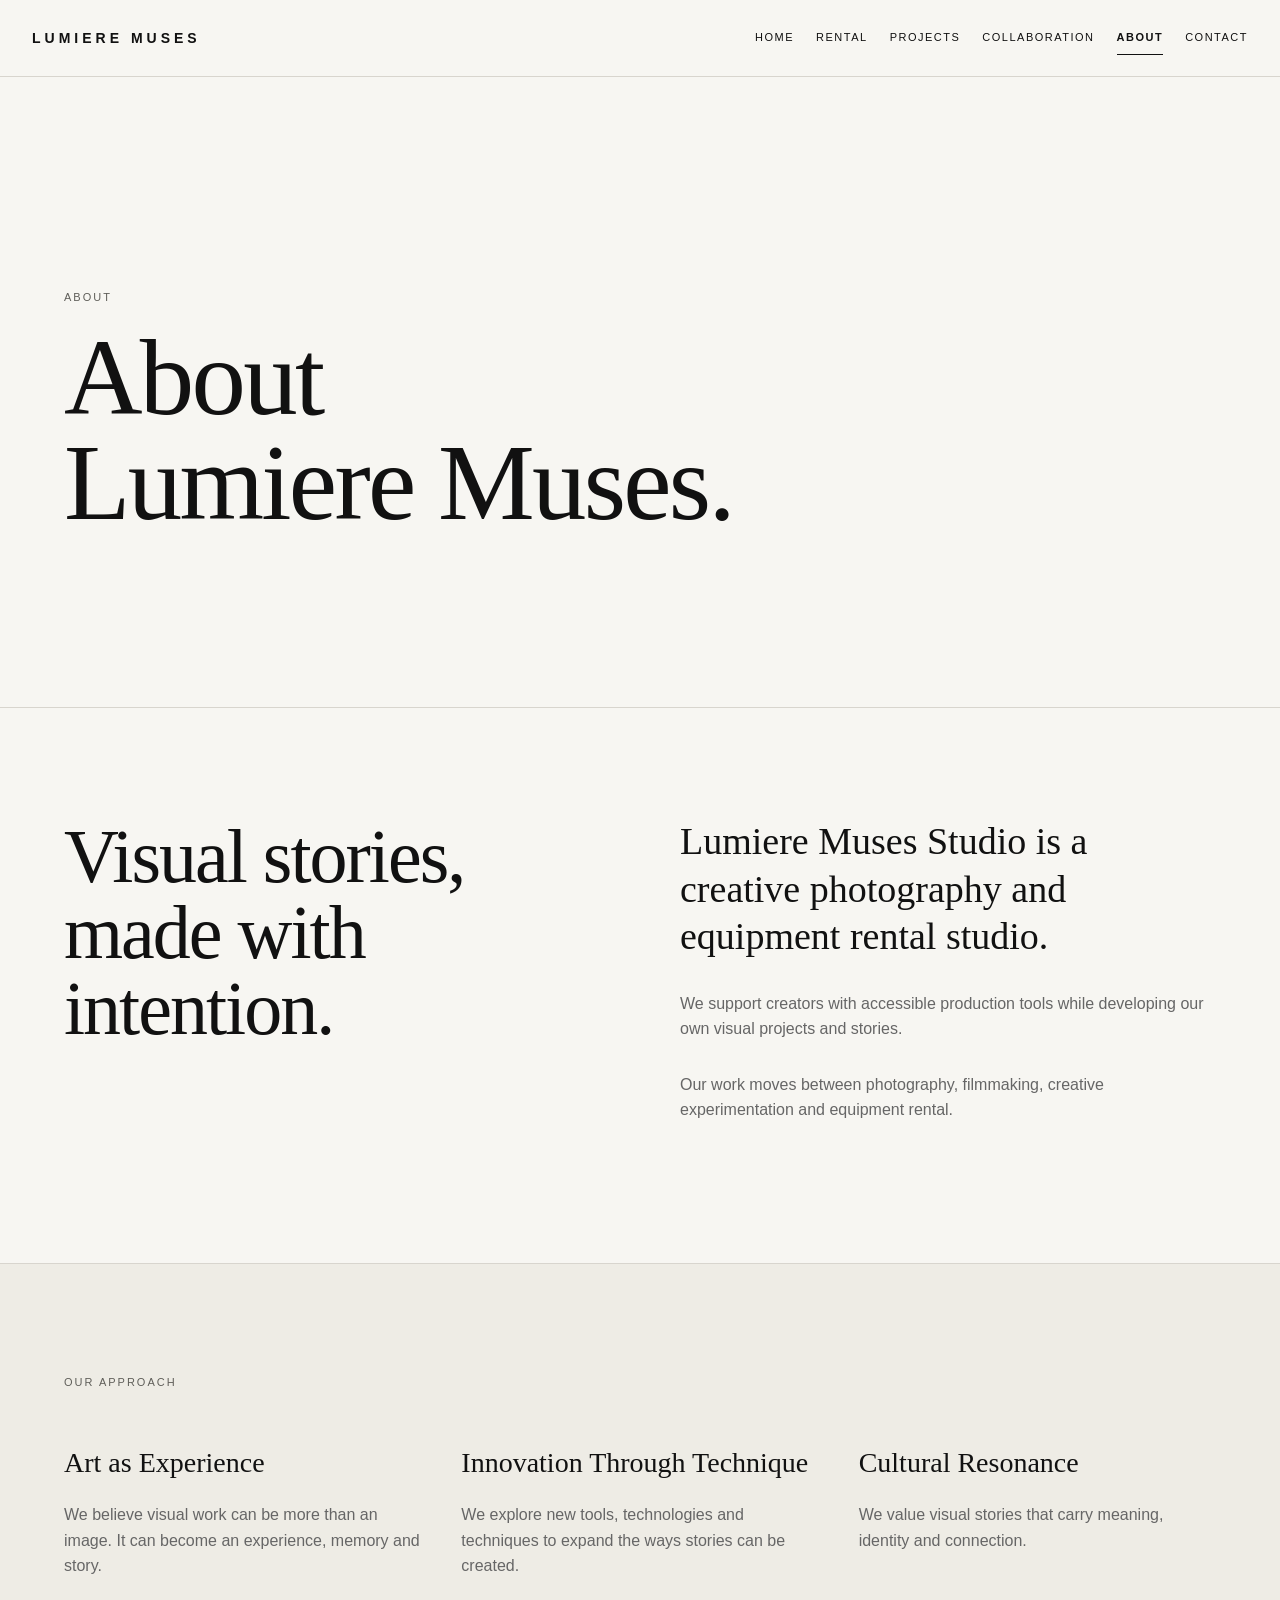
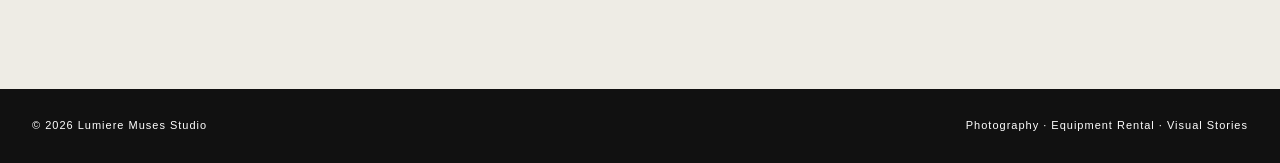
==== about.html @ 9df2ff12 "Add files via upload" ====
<!DOCTYPE html>

<html lang="en">

<head>

    <meta charset="UTF-8">

    <meta name="viewport"
          content="width=device-width, initial-scale=1.0">

    <meta name="description"
          content="Learn about Lumiere Muses Studio, a creative photography and equipment rental studio.">

    <meta name="theme-color"
          content="#f7f6f2">

    <title>
        About | Lumiere Muses Studio
    </title>

    <link rel="stylesheet"
          href="style.css">


</head>


<body>

<a class="skip-link"
   href="#main-content">

    Skip to main content

</a>


<!-- =========================================
     NAVIGATION
========================================= -->

<header class="navbar">

    <div class="container nav-container">

        <a class="logo"
           href="index.html">

            LUMIERE MUSES

        </a>


        <nav class="nav-links"
             aria-label="Primary navigation">

            <a href="index.html">HOME</a>

            <a href="rental.html">RENTAL</a>

            <a href="projects.html">PROJECTS</a>

            <a href="collaboration.html">COLLABORATION</a>

            <a href="about.html"
               aria-current="page">ABOUT</a>

            <a href="contact.html">CONTACT</a>

        </nav>

    </div>

</header>


<main id="main-content">



<!-- =========================================
     ABOUT HEADER
========================================= -->

<section class="page-header">

    <div class="container">

        <p class="eyebrow">
            ABOUT
        </p>

        <h1>
            About<br>
            Lumiere Muses.
        </h1>

    </div>

</section>


<!-- =========================================
     ABOUT CONTENT
========================================= -->

<section class="section">

    <div class="container about-grid">

        <div>

            <h2>
                Visual stories,<br>
                made with intention.
            </h2>

        </div>


        <div>

            <p class="large-text">

                Lumiere Muses Studio is a creative
                photography and equipment rental studio.

            </p>


            <p>

                We support creators with accessible
                production tools while developing our
                own visual projects and stories.

            </p>


            <p>

                Our work moves between photography,
                filmmaking, creative experimentation
                and equipment rental.

            </p>

        </div>

    </div>

</section>





<!-- =========================================
     OUR APPROACH
========================================= -->

<section class="section light-section">

    <div class="container">

        <p class="eyebrow">
            OUR APPROACH
        </p>


        <div class="values-grid">


            <div>

                <h3>
                    Art as Experience
                </h3>

                <p>

                    We believe visual work can be more
                    than an image. It can become an
                    experience, memory and story.

                </p>

            </div>



            <div>

                <h3>
                    Innovation Through Technique
                </h3>

                <p>

                    We explore new tools, technologies
                    and techniques to expand the ways
                    stories can be created.

                </p>

            </div>



            <div>

                <h3>
                    Cultural Resonance
                </h3>

                <p>

                    We value visual stories that carry
                    meaning, identity and connection.

                </p>

            </div>


        </div>

    </div>

</section>



</main>

<!-- =========================================
     FOOTER
========================================= -->

<footer>

    <div class="container footer-container">

        <span>
            © 2026 Lumiere Muses Studio
        </span>

        <span>
            Photography · Equipment Rental · Visual Stories
        </span>

    </div>

</footer>


</body>

</html>
---- style.css ----
/* =========================================
   BASIC SETTINGS
========================================= */

* {
    margin: 0;
    padding: 0;
    box-sizing: border-box;
}


html {
    scroll-behavior: smooth;
}


body {
    background: #f7f6f2;
    color: #111111;

    font-family:
        Arial,
        Helvetica,
        sans-serif;

    line-height: 1.6;
}


img {
    display: block;
    width: 100%;
}


a {
    color: inherit;
    text-decoration: none;
}


.container {
    width: min(1180px, 90%);
    margin: 0 auto;
}



/* =========================================
   TYPOGRAPHY
========================================= */

h1,
h2,
h3 {
    font-weight: 400;
}


h1 {
    font-family:
        Georgia,
        "Times New Roman",
        serif;

    font-size: clamp(60px, 8.5vw, 132px);

    line-height: 0.96;

    letter-spacing: -0.025em;
}


h2 {
    font-family:
        Georgia,
        "Times New Roman",
        serif;

    font-size: clamp(40px, 6vw, 76px);

    line-height: 1;

    letter-spacing: -2px;
}


h3 {
    font-size: 20px;
}


p {
    color: #666666;
}


.eyebrow {
    margin-bottom: 20px;

    color: #777777;

    font-size: 11px;

    letter-spacing: 2px;

    text-transform: uppercase;
}


.large-text {
    max-width: 750px;

    font-family:
        Georgia,
        "Times New Roman",
        serif;

    font-size: clamp(24px, 3vw, 38px);

    line-height: 1.25;

    color: #111111;
}



/* =========================================
   NAVIGATION
========================================= */

.navbar {
    position: sticky;

    top: 0;

    z-index: 1000;

    background:
        rgba(247, 246, 242, 0.94);

    backdrop-filter: blur(12px);

    border-bottom:
        1px solid #d8d5ce;
}


.nav-container {
    min-height: 76px;

    display: flex;

    align-items: center;

    justify-content: space-between;

    gap: 30px;
}


.logo {
    font-size: 14px;

    font-weight: bold;

    letter-spacing: 4px;
}


.nav-links {
    display: flex;

    align-items: center;

    gap: 22px;
}


.nav-links a {
    font-size: 11px;

    letter-spacing: 1.5px;

    transition: opacity 0.2s;
}


.nav-links a:hover {
    opacity: 0.45;
}



/* =========================================
   BUTTONS
========================================= */

.button-row {
    display: flex;

    gap: 12px;

    flex-wrap: wrap;

    margin-top: 40px;
}


.button {
    display: inline-block;

    margin-top: 28px;

    padding: 14px 22px;

    border: 1px solid #111111;

    border-radius: 100px;

    font-size: 12px;

    letter-spacing: 1px;

    transition:
        background 0.25s,
        color 0.25s;
}


.button-dark {
    background: #111111;
    color: #ffffff;
}


.button-dark:hover {
    background: #333333;
}


.button-light {
    background: transparent;
    color: #111111;
}


.button-light:hover {
    background: #111111;
    color: #ffffff;
}


.button-white {
    border-color: #ffffff;

    background: #ffffff;

    color: #111111;
}


.text-link {
    display: inline-block;

    margin-top: 20px;

    padding-bottom: 4px;

    border-bottom:
        1px solid #111111;

    font-size: 12px;

    letter-spacing: 1px;
}



/* =========================================
   HOME HERO
========================================= */

.hero {
    min-height: 82vh;

    display: flex;

    align-items: center;

    padding:
        130px 0
        100px;
}


.hero-description {
    max-width: 600px;

    margin-top: 35px;

    font-size: 18px;
}



/* =========================================
   GENERAL SECTIONS
========================================= */

.section {
    padding:
        110px 0;

    border-top:
        1px solid #d8d5ce;
}


.section-heading {
    display: flex;

    align-items: end;

    justify-content: space-between;

    gap: 30px;

    margin-bottom: 55px;
}


.light-section {
    background: #eeece5;
}


.dark-section {
    background: #111111;

    color: #ffffff;
}


.dark-section h2,
.dark-section p {
    color: #ffffff;
}



/* =========================================
   PAGE HEADER
========================================= */

.page-header {
    min-height: 70vh;

    display: flex;

    align-items: center;

    padding:
        140px 0
        100px;
}


.page-header p:not(.eyebrow) {
    max-width: 600px;

    margin-top: 35px;

    font-size: 18px;
}



/* =========================================
   EQUIPMENT
========================================= */

.rental-catalogue-heading {
    display: flex;

    align-items: end;
    justify-content: space-between;

    gap: 30px;

    margin-bottom: 28px;
}


.rental-result {
    padding-bottom: 6px;

    color: #5f5e59;

    font-size: 13px;
    text-align: right;
}


.equipment-filters {
    display: flex;

    flex-wrap: wrap;

    gap: 10px;

    margin-bottom: 46px;
}


.equipment-filter {
    min-height: 42px;

    padding: 9px 15px;

    border: 1px solid #bcb8ae;
    border-radius: 100px;

    background: transparent;
    color: #3f3e39;

    cursor: pointer;

    font: inherit;
    font-size: 11px;
    font-weight: bold;
    letter-spacing: 0.8px;

    transition:
        background 0.2s ease,
        border-color 0.2s ease,
        color 0.2s ease,
        transform 0.2s ease;
}


.equipment-filter:hover,
.equipment-filter[aria-pressed="true"] {
    border-color: #111111;

    background: #111111;
    color: #ffffff;
}


.equipment-filter:hover {
    transform: translateY(-1px);
}


.equipment-grid {
    display: grid;

    grid-template-columns:
        repeat(3, 1fr);

    gap: 18px;
}


.equipment-card {
    order: 100;

    padding-bottom: 30px;
}


.equipment-image {
    aspect-ratio: 1 / 1;

    display: flex;

    align-items: center;

    justify-content: center;

    overflow: hidden;

    margin-bottom: 18px;

    background: #ffffff;

    border:
        1px solid #e1ded6;
}


.equipment-image img {
    width: 100%;

    height: 100%;

    object-fit: contain;

    padding: 20px;
}


.equipment-card h3 {
    margin-bottom: 4px;
}


.equipment-card p {
    font-size: 14px;
}


.equipment-card .equipment-type {
    margin-bottom: 5px;

    color: #5f5e59;

    font-size: 10px;
    font-weight: bold;
    letter-spacing: 1.2px;
    text-transform: uppercase;
}


.equipment-card[hidden] {
    display: none;
}


.equipment-card[data-order="1"] {
    order: 1;
}


.equipment-card[data-order="2"] {
    order: 2;
}


.equipment-card[data-order="3"] {
    order: 3;
}


.equipment-card[data-order="4"] {
    order: 4;
}


.equipment-card[data-order="5"] {
    order: 5;
}



/* =========================================
   GOOGLE REVIEWS
========================================= */

.review-section {
    background: #eeece5;
}


.review-title {
    text-align: center;

    margin-bottom: 55px;
}


.google-rating {
    display: flex;

    align-items: center;

    justify-content: center;

    gap: 12px;

    margin-top: 24px;
}


.rating-number {
    font-size: 30px;
}


.stars {
    color: #e8ad27;

    letter-spacing: 3px;
}


.review-count {
    color: #777777;

    font-size: 13px;
}


.review-grid {
    display: grid;

    grid-template-columns:
        repeat(2, 1fr);

    gap: 16px;
}


.review-card {
    min-height: 230px;

    padding: 30px;

    display: flex;

    flex-direction: column;

    justify-content: space-between;

    background: #ffffff;
}


.review-card p {
    margin:
        22px 0;

    color: #222222;

    font-family:
        Georgia,
        "Times New Roman",
        serif;

    font-size: 20px;
}


.review-card small {
    color: #777777;
}


.center-button {
    text-align: center;

    margin-top: 25px;
}



/* =========================================
   PROJECTS
========================================= */

.project-grid {
    display: grid;

    grid-template-columns:
        1fr 1fr;

    gap: 18px;

    margin-top: 50px;
}


.project-card {
    min-height: 420px;

    padding: 45px;

    display: flex;

    flex-direction: column;

    justify-content: center;

    background: #ffffff;

    border:
        1px solid #d8d5ce;
}


.project-card h3 {
    margin-bottom: 20px;

    font-family:
        Georgia,
        "Times New Roman",
        serif;

    font-size: 42px;
}


.coming-card {
    background: #e7e4dd;
}


.project-feature {
    display: grid;

    grid-template-columns:
        1fr 1fr;

    gap: 80px;
}


.project-feature p {
    margin-bottom: 30px;
}


.one-roll-hero {
    display: grid;

    grid-template-columns:
        minmax(0, 1.25fr)
        minmax(280px, 0.55fr);

    align-items: stretch;

    gap: clamp(45px, 8vw, 120px);
}


.one-roll-copy .large-text {
    margin-top: 34px;
}


.button[data-one-roll-toggle] {
    cursor: pointer;

    font-family: inherit;
}


.button [data-one-roll-toggle-icon] {
    display: inline-block;

    margin-left: 6px;

    transition: transform 0.25s ease;
}


.button[data-one-roll-toggle].is-expanded [data-one-roll-toggle-icon] {
    transform: rotate(180deg);
}


.one-roll-details {
    scroll-margin-top: 92px;
}


.one-roll-reveal-ready .one-roll-details {
    display: grid;

    grid-template-rows: 0fr;

    overflow: clip;

    transition: grid-template-rows 0.7s cubic-bezier(0.22, 1, 0.36, 1);
}


.one-roll-reveal-ready .one-roll-details[hidden] {
    display: none;
}


.one-roll-reveal-ready .one-roll-details.is-expanded {
    grid-template-rows: 1fr;
}


.one-roll-reveal-ready .one-roll-details-content {
    min-height: 0;

    overflow: hidden;
}


.one-roll-details.is-expanded .one-roll-process,
.one-roll-details.is-expanded .one-roll-stories {
    animation: one-roll-details-reveal 0.55s ease-out both;
}


.one-roll-details.is-expanded .one-roll-stories {
    animation-delay: 0.08s;
}


@keyframes one-roll-details-reveal {

    from {
        opacity: 0;

        transform: translateY(24px);
    }

    to {
        opacity: 1;

        transform: translateY(0);
    }
}


.one-roll-mark {
    position: relative;

    display: grid;

    grid-template-rows: auto 1fr auto;

    min-height: 455px;

    padding: 30px;

    overflow: hidden;

    background: #111111;
    color: #ffffff;
}


.one-roll-mark::after {
    position: absolute;

    right: -36%;
    bottom: -28%;

    width: 115%;
    aspect-ratio: 1;

    border: 1px solid rgba(255, 255, 255, 0.2);
    border-radius: 50%;

    content: "";
}


.one-roll-mark-number,
.one-roll-mark-title {
    position: relative;

    z-index: 1;
}


.one-roll-mark-number {
    font-size: 11px;
    font-weight: bold;
    letter-spacing: 2px;
}


.one-roll-mark-title {
    font-family:
        Georgia,
        "Times New Roman",
        serif;

    font-size: clamp(48px, 5vw, 76px);

    line-height: 0.78;
    letter-spacing: -0.06em;
}


.one-roll-mark-story {
    align-self: end;

    text-align: right;
}


.one-roll-section-heading {
    display: flex;

    align-items: end;
    justify-content: space-between;

    gap: 50px;

    margin-bottom: 55px;
}


.one-roll-section-heading > p {
    max-width: 340px;
}


.one-roll-process-grid {
    display: grid;

    grid-template-columns: repeat(3, 1fr);

    gap: 30px;
}


.one-roll-step {
    padding: 25px 18px 0 0;

    border-top: 1px solid #bdb9b0;
}


.one-roll-step-number {
    display: block;

    margin-bottom: 42px;

    color: #5f5e59;

    font-size: 11px;
    font-weight: bold;
    letter-spacing: 1.5px;
}


.one-roll-step h3 {
    margin-bottom: 15px;

    font-family:
        Georgia,
        "Times New Roman",
        serif;

    font-size: clamp(28px, 3vw, 42px);

    line-height: 1;
}


.one-roll-stories-layout {
    display: grid;

    grid-template-columns: 1fr 0.8fr;

    align-items: end;

    gap: clamp(45px, 8vw, 120px);

    margin-bottom: clamp(42px, 5vw, 72px);
}


.one-roll-stories .large-text {
    margin-bottom: 22px;
}


.one-roll-story-grid {
    display: grid;

    grid-template-columns: repeat(2, minmax(0, 1fr));

    gap: clamp(24px, 3vw, 42px);
}


.one-roll-story {
    min-width: 0;
}


.one-roll-story-link {
    display: block;
}


.one-roll-story-link img {
    width: 100%;

    aspect-ratio: 4 / 5;

    object-fit: contain;

    background: #e7e4dd;
}


.one-roll-story-caption {
    display: flex;

    justify-content: space-between;

    gap: 18px;

    margin-top: 15px;
    padding-top: 14px;

    border-top: 1px solid #bdb9b0;

    color: #5f5e59;

    font-size: 11px;
    letter-spacing: 1px;
    text-transform: uppercase;
}


.one-roll-story-caption span:last-child {
    text-align: right;
}


.one-roll-story-link:hover img {
    opacity: 0.82;
}


.one-roll-story-link img {
    transition: opacity 0.25s ease;
}


.one-roll-carousel.is-enhanced {
    display: grid;

    grid-template-columns:
        minmax(52px, 1fr)
        minmax(0, 680px)
        minmax(52px, 1fr);

    align-items: center;

    gap: clamp(18px, 4vw, 72px);
}


.one-roll-carousel-viewport {
    min-width: 0;
}


.one-roll-carousel.is-enhanced .one-roll-story-grid {
    display: block;
}


.one-roll-carousel.is-enhanced .one-roll-story {
    animation: one-roll-story-enter 0.45s ease-out both;
}


.one-roll-carousel-control {
    display: inline-flex;

    align-items: center;
    justify-content: center;

    width: clamp(50px, 5vw, 68px);
    height: clamp(50px, 5vw, 68px);

    border: 0;

    background: transparent;
    color: #111111;

    cursor: pointer;

    font-family: inherit;
    font-size: clamp(34px, 4vw, 54px);
    line-height: 1;

    transition:
        opacity 0.2s ease,
        transform 0.2s ease;
}


.one-roll-carousel-control:hover {
    opacity: 0.5;
}


.one-roll-carousel-control:first-child:hover {
    transform: translateX(-5px);
}


.one-roll-carousel-control:nth-child(3):hover {
    transform: translateX(5px);
}


@media (min-width: 901px) {

    .one-roll-carousel.is-enhanced {
        position: relative;

        display: block;
    }


    .one-roll-carousel.is-enhanced .one-roll-carousel-viewport {
        width: min(100%, 680px);

        margin-right: auto;
        margin-left: auto;
    }


    .one-roll-carousel-control {
        position: absolute;

        top: 50%;

        z-index: 1;

        transform: translateY(-50%);
    }


    .one-roll-carousel-control:first-child {
        left: calc(50% - 50vw + clamp(16px, 2.5vw, 48px));
    }


    .one-roll-carousel-control:nth-child(3) {
        right: calc(50% - 50vw + clamp(16px, 2.5vw, 48px));
    }


    .one-roll-carousel-control:first-child:hover {
        transform: translate(-5px, -50%);
    }


    .one-roll-carousel-control:nth-child(3):hover {
        transform: translate(5px, -50%);
    }
}


@keyframes one-roll-story-enter {

    from {
        opacity: 0;

        transform: translateX(18px);
    }

    to {
        opacity: 1;

        transform: translateX(0);
    }
}



/* =========================================
   COMING SOON
========================================= */

.coming-section {
    min-height: 70vh;

    display: flex;

    align-items: center;

    background: #111111;

    color: #ffffff;
}


.coming-content {
    text-align: center;
}


.coming-content h2 {
    color: #ffffff;

    font-size: clamp(55px, 10vw, 140px);
}


.coming-content p {
    color: #aaaaaa;

    margin-top: 25px;
}



/* =========================================
   COLLABORATION
========================================= */

.collaboration-preview {
    background: #e7e4dd;
}


.collaboration-preview .large-text {
    margin-top: 30px;
}


.collaboration-page {
    min-height: 75vh;

    display: flex;

    align-items: center;

    padding:
        130px 0
        100px;
}


.collaboration-page .large-text {
    margin-top: 40px;
}



/* =========================================
   ABOUT
========================================= */

.about-grid {
    display: grid;

    grid-template-columns:
        1fr 1fr;

    gap: 80px;
}


.about-grid p {
    margin-bottom: 30px;
}


.values-grid {
    display: grid;

    grid-template-columns:
        repeat(3, 1fr);

    gap: 40px;

    margin-top: 50px;
}


.values-grid h3 {
    margin-bottom: 16px;

    font-family:
        Georgia,
        "Times New Roman",
        serif;

    font-size: 28px;
}



/* =========================================
   CONTACT
========================================= */

.contact-grid {
    display: grid;

    grid-template-columns:
        1fr 1fr;

    gap: 18px;
}


.contact-card {
    min-height: 360px;

    padding: 45px;

    background: #ffffff;

    border:
        1px solid #d8d5ce;
}


.contact-card h2 {
    margin-bottom: 25px;

    font-size: 48px;
}



/* =========================================
   FOOTER
========================================= */

footer {
    padding:
        28px 0;

    background: #111111;

    color: #ffffff;
}


.footer-container {
    display: flex;

    align-items: center;

    justify-content: space-between;

    gap: 20px;

    font-size: 11px;

    letter-spacing: 1px;
}



/* =========================================
   TABLET
========================================= */

@media (max-width: 900px) {

    .nav-container {
        align-items: flex-start;

        flex-direction: column;

        padding:
            20px 0;
    }


    .nav-links {
        width: 100%;

        overflow-x: auto;

        padding-bottom: 5px;
    }


    .equipment-grid {
        grid-template-columns:
            repeat(2, 1fr);
    }


    .rental-catalogue-heading {
        align-items: flex-start;

        flex-direction: column;

        gap: 12px;
    }


    .rental-result {
        padding-bottom: 0;

        text-align: left;
    }


    .project-grid,
    .project-feature,
    .about-grid,
    .contact-grid {
        grid-template-columns:
            1fr;
    }


    .one-roll-hero,
    .one-roll-stories-layout,
    .one-roll-process-grid {
        grid-template-columns:
            1fr;
    }


    .one-roll-hero,
    .one-roll-stories-layout {
        gap: 50px;
    }


    .one-roll-process-grid {
        gap: 45px;
    }


    .one-roll-section-heading {
        align-items: flex-start;

        flex-direction: column;

        gap: 18px;

        margin-bottom: 42px;
    }


    .values-grid {
        grid-template-columns:
            1fr;
    }


    .section-heading {
        align-items: flex-start;

        flex-direction: column;
    }

}



/* =========================================
   MOBILE
========================================= */

@media (max-width: 600px) {

    h1 {
        font-size: clamp(52px, 15vw, 64px);

        line-height: 0.98;

        letter-spacing: -0.02em;
    }


    h2 {
        font-size: 40px;
    }


    .hero {
        min-height: 70vh;

        padding:
            100px 0
            70px;
    }


    .page-header {
        min-height: 60vh;

        padding:
            100px 0
            70px;
    }


    .section {
        padding:
            75px 0;
    }


    .equipment-grid {
        grid-template-columns:
            1fr;
    }


    .equipment-filters {
        gap: 8px;

        margin-bottom: 32px;
    }


    .equipment-filter {
        min-height: 40px;

        padding: 8px 12px;

        font-size: 10px;
    }


    .one-roll-mark {
        min-height: 320px;

        padding: 24px;
    }


    .one-roll-mark-title {
        font-size: clamp(46px, 14vw, 64px);
    }


    .one-roll-step-number {
        margin-bottom: 28px;
    }


    .one-roll-story-grid {
        grid-template-columns:
            1fr;
    }


    .one-roll-story-caption {
        align-items: flex-start;

        flex-direction: column;

        gap: 5px;
    }


    .one-roll-story-caption span:last-child {
        text-align: left;
    }


    .one-roll-carousel.is-enhanced {
        grid-template-columns:
            44px
            minmax(0, 1fr)
            44px;

        gap: 4px;
    }


    .one-roll-carousel-control {
        width: 44px;
        height: 44px;

        font-size: 38px;
    }


    .review-grid {
        grid-template-columns:
            1fr;
    }


    .project-card {
        min-height: 320px;

        padding: 30px;
    }


    .contact-card {
        min-height: 300px;

        padding: 30px;
    }


    .footer-container {
        align-items: flex-start;

        flex-direction: column;
    }

}



/* =========================================
   EXPERIENCE & ACCESSIBILITY REFINEMENTS
========================================= */

:root {
    --paper: #f7f6f2;
    --ink: #111111;
    --muted: #5f5e59;
    --line: #d8d5ce;
    --focus: #8a5d18;
}


body {
    min-width: 320px;

    text-rendering: optimizeLegibility;
}


.visually-hidden {
    position: absolute;

    width: 1px;
    height: 1px;

    margin: -1px;
    padding: 0;

    overflow: hidden;

    clip: rect(0 0 0 0);
    white-space: nowrap;

    border: 0;
}


img {
    height: auto;
}


.skip-link {
    position: fixed;

    top: 12px;
    left: 12px;

    z-index: 2000;

    padding: 10px 14px;

    background: var(--ink);
    color: #ffffff;

    font-size: 13px;
    font-weight: bold;

    transform: translateY(-160%);
    transition: transform 0.2s ease;
}


.skip-link:focus {
    transform: translateY(0);
}


:where(a, button, input, select, textarea):focus-visible {
    outline: 3px solid var(--focus);
    outline-offset: 4px;
}


.eyebrow,
.review-count,
.review-card small {
    color: var(--muted);
}


.nav-links a {
    position: relative;

    display: inline-flex;

    align-items: center;

    min-height: 44px;
}


.nav-links a::after {
    position: absolute;

    right: 0;
    bottom: 5px;
    left: 0;

    height: 1px;

    background: currentColor;

    content: "";

    opacity: 0;
    transform: scaleX(0.4);
    transition:
        opacity 0.2s ease,
        transform 0.2s ease;
}


.nav-links a:hover::after,
.nav-links a[aria-current="page"]::after {
    opacity: 1;
    transform: scaleX(1);
}


.nav-links a[aria-current="page"] {
    font-weight: bold;
}


.button {
    display: inline-flex;

    align-items: center;
    justify-content: center;

    min-height: 46px;

    transition:
        background 0.25s,
        color 0.25s,
        transform 0.25s ease;
}


.button-row .button {
    margin-top: 0;
}


.button:hover {
    transform: translateY(-2px);
}


.text-link {
    display: inline-flex;

    align-items: center;

    min-height: 44px;

    transition:
        color 0.2s ease,
        border-color 0.2s ease;
}


.text-link:hover {
    color: var(--focus);
    border-bottom-color: var(--focus);
}


.hero {
    position: relative;

    isolation: isolate;
    overflow: hidden;
}


.hero h1 {
    line-height: 1.08;
}


.hero [data-home-hero-content] {
    will-change: opacity;
}


.hero::before {
    position: absolute;

    top: 50%;
    right: -12vw;

    width: min(52vw, 680px);
    aspect-ratio: 1;

    border-radius: 50%;

    background:
        radial-gradient(circle at 35% 35%,
        rgba(255, 255, 255, 0.95),
        rgba(231, 228, 221, 0.72) 42%,
        rgba(231, 228, 221, 0) 72%);

    content: "";

    pointer-events: none;
    transform: translateY(-50%);
    z-index: -1;
}


.equipment-card {
    display: flex;

    flex-direction: column;
}


.equipment-image {
    transition:
        background 0.25s ease,
        border-color 0.25s ease;
}


.equipment-image img {
    transition: transform 0.35s ease;
}


.equipment-card:hover .equipment-image {
    background: #eeece5;
    border-color: #c9c4b9;
}


.equipment-card:hover .equipment-image img {
    transform: scale(1.025);
}


.equipment-enquiry {
    align-self: flex-start;

    margin-top: 14px;
}


.review-card,
.project-card,
.contact-card {
    transition:
        box-shadow 0.25s ease,
        transform 0.25s ease;
}


.review-card:hover,
.project-card:hover,
.contact-card:hover {
    box-shadow: 0 14px 32px rgba(17, 17, 17, 0.08);
    transform: translateY(-3px);
}


.coming-content h2 {
    max-width: 100%;

    font-size: clamp(36px, 10vw, 140px);

    letter-spacing: -0.06em;
    overflow-wrap: anywhere;
}


@media (max-width: 900px) {

    .nav-container {
        gap: 6px;
    }


    .nav-links {
        flex-wrap: wrap;

        gap: 0 14px;

        overflow: visible;
        padding-bottom: 0;
    }

}


@media (max-width: 600px) {

    .nav-container {
        padding: 14px 0;
    }


    .nav-links {
        display: grid;

        grid-template-columns: repeat(2, minmax(0, 1fr));

        gap: 2px 10px;
    }


    .nav-links a {
        min-height: 40px;

        padding: 4px 0;
    }


    .nav-links a::after {
        bottom: 3px;
    }


    .hero::before {
        top: 20%;
        right: -36vw;

        width: 105vw;
    }


    .hero h1 {
        line-height: 1.05;
    }


    .contact-card h2 {
        font-size: clamp(34px, 10vw, 42px);

        letter-spacing: -1px;
    }

}


@media (prefers-reduced-motion: reduce) {

    html {
        scroll-behavior: auto;
    }


    *,
    *::before,
    *::after {
        animation-duration: 0.01ms !important;
        animation-iteration-count: 1 !important;
        scroll-behavior: auto !important;
        transition-duration: 0.01ms !important;
    }

}


/* Keep the desktop navigation aligned with the viewport edges rather than
   the narrower content column. */
@media (min-width: 901px) {

    .navbar .nav-container {
        width: 100%;

        max-width: none;

        padding-right: clamp(24px, 2.5vw, 48px);
        padding-left: clamp(24px, 2.5vw, 48px);
    }


    footer .footer-container {
        width: 100%;

        max-width: none;

        padding-right: clamp(24px, 2.5vw, 48px);
        padding-left: clamp(24px, 2.5vw, 48px);
    }

}


/* =========================================
   CLICK EASTER EGG
========================================= */

.click-bloom {
    position: fixed;

    z-index: 3000;

    width: 18px;
    aspect-ratio: 1;

    border: 1.5px solid rgba(138, 93, 24, 0.72);
    border-radius: 50%;

    box-shadow: 0 0 0 4px rgba(138, 93, 24, 0.1);

    pointer-events: none;

    transform: translate(-50%, -50%) scale(0.2);
    animation: click-bloom 0.52s cubic-bezier(0.16, 1, 0.3, 1) forwards;
}


.click-bloom::after {
    position: absolute;

    top: 50%;
    left: 50%;

    width: 4px;
    aspect-ratio: 1;

    border-radius: 50%;

    background: #8a5d18;

    content: "";

    transform: translate(-50%, -50%);
}


@keyframes click-bloom {

    0% {
        opacity: 0.9;
        transform: translate(-50%, -50%) scale(0.2);
    }


    100% {
        opacity: 0;
        transform: translate(-50%, -50%) scale(2.8);
    }

}
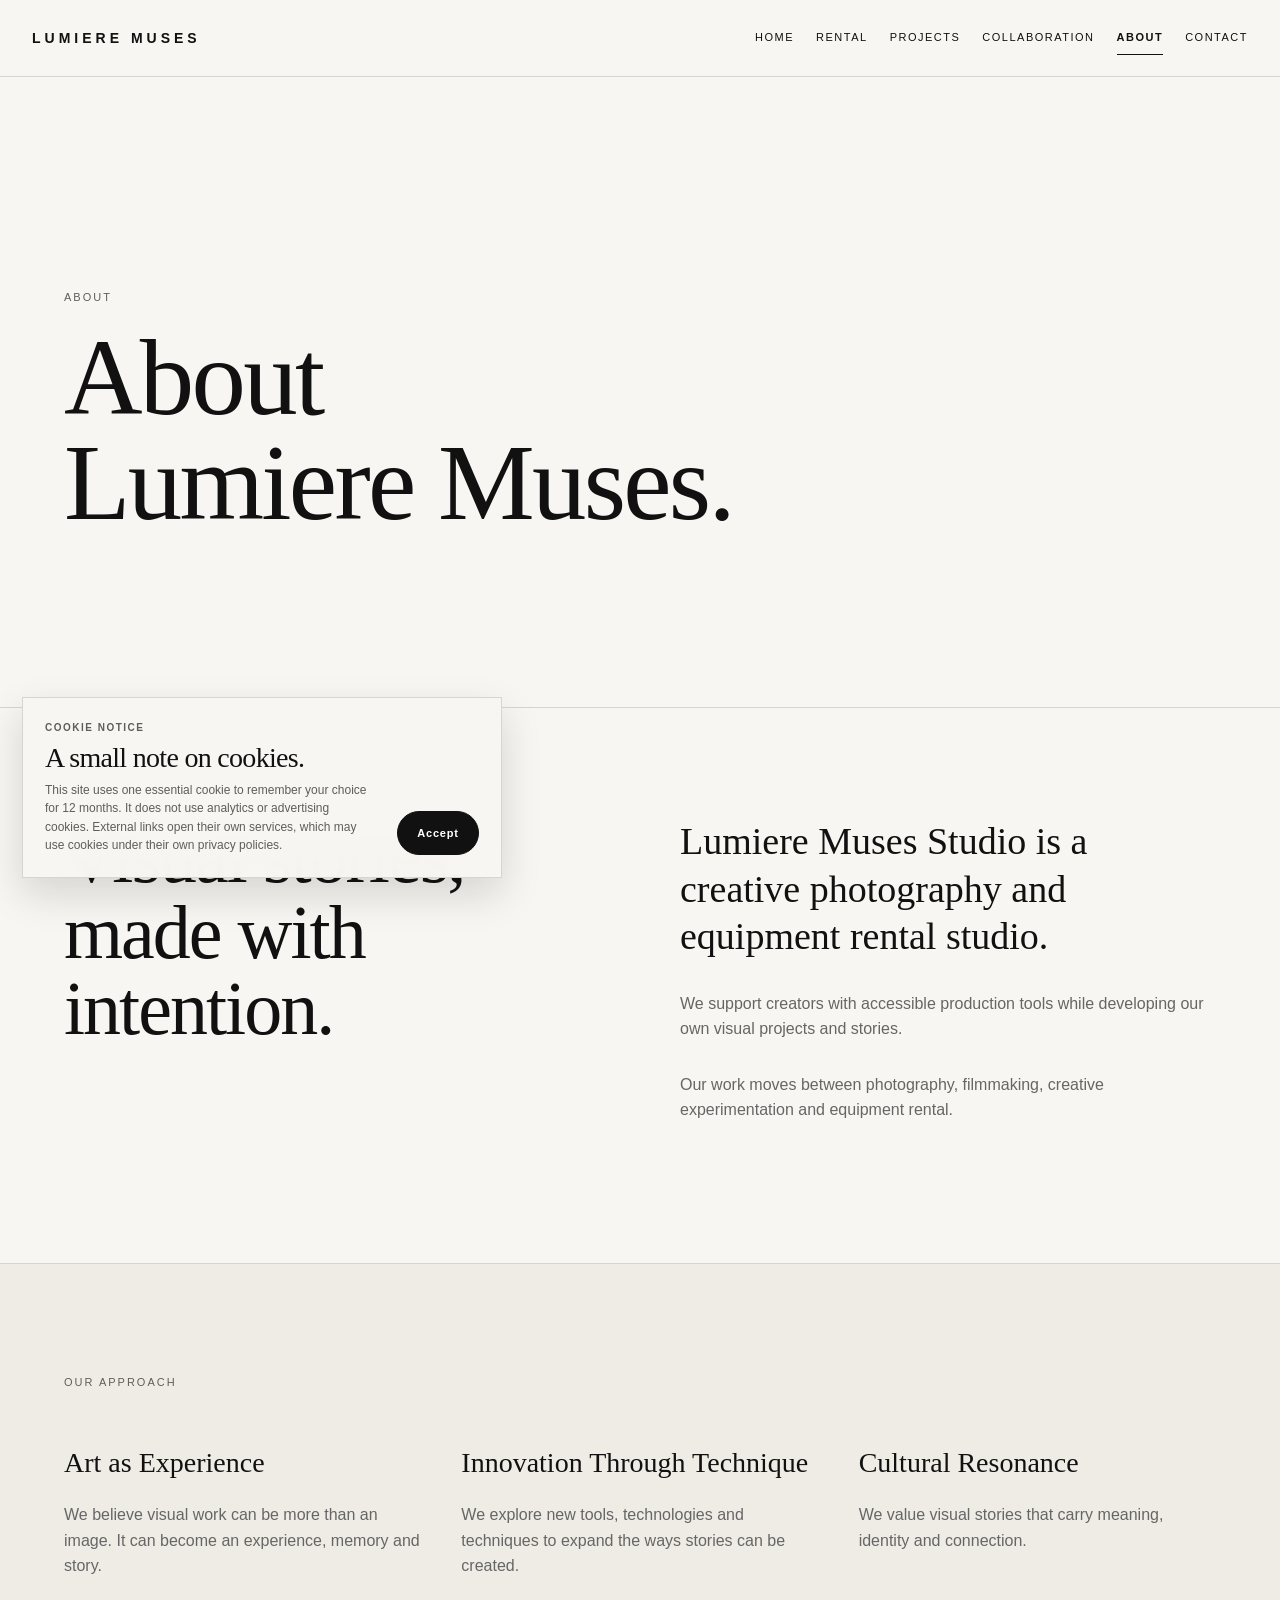
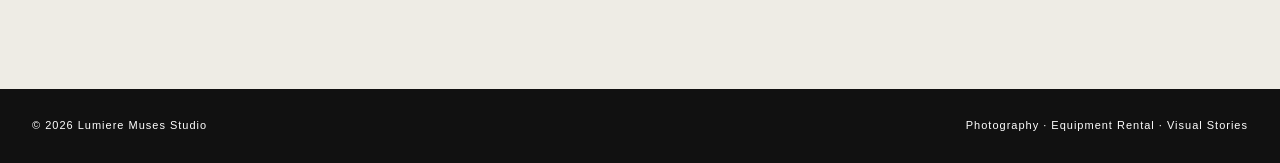
==== commit d8febe46: "Add files via upload" ====
--- a/about.html
+++ b/about.html
@@ -22,6 +22,11 @@
     <link rel="stylesheet"
           href="style.css">
 
+    <script src="mobile-nav.js"
+            defer></script>
+
+    <script src="cookie-consent.js"
+            defer></script>
 
 </head>
 
@@ -44,6 +49,28 @@
 
     <div class="container nav-container">
 
+        <button class="mobile-nav-toggle"
+                type="button"
+                data-mobile-nav-toggle
+                aria-controls="primary-navigation"
+                aria-expanded="false">
+
+            <span class="visually-hidden"
+                  data-mobile-nav-label>
+                Open navigation
+            </span>
+
+            <span class="mobile-nav-line mobile-nav-line-top"
+                  aria-hidden="true"></span>
+
+            <span class="mobile-nav-line mobile-nav-line-middle"
+                  aria-hidden="true"></span>
+
+            <span class="mobile-nav-line mobile-nav-line-bottom"
+                  aria-hidden="true"></span>
+
+        </button>
+
         <a class="logo"
            href="index.html">
 
@@ -53,6 +80,8 @@
 
 
         <nav class="nav-links"
+             id="primary-navigation"
+             data-primary-navigation
              aria-label="Primary navigation">
 
             <a href="index.html">HOME</a>
--- a/style.css
+++ b/style.css
@@ -1990,6 +1990,377 @@
 }
 
 
+
+/* =========================================
+   MOBILE NAVIGATION
+========================================= */
+
+.mobile-nav-toggle {
+    display: none;
+}
+
+
+@media (max-width: 900px) {
+
+    .mobile-nav-ready .nav-container {
+        position: relative;
+
+        min-height: 72px;
+
+        align-items: center;
+        justify-content: center;
+
+        flex-direction: row;
+
+        gap: 0;
+
+        padding: 0;
+    }
+
+
+    .mobile-nav-ready .mobile-nav-toggle {
+        position: absolute;
+
+        top: 50%;
+        left: 0;
+
+        z-index: 3;
+
+        display: inline-flex;
+
+        width: 44px;
+        height: 44px;
+
+        align-items: center;
+        justify-content: center;
+
+        flex-direction: column;
+
+        gap: 5px;
+
+        border: 0;
+
+        background: transparent;
+
+        cursor: pointer;
+
+        transform: translateY(-50%);
+    }
+
+
+    .mobile-nav-ready .mobile-nav-line {
+        display: block;
+
+        width: 23px;
+        height: 1.5px;
+
+        border-radius: 999px;
+
+        background: linear-gradient(
+            90deg,
+            #111111 0%,
+            #77736c 52%,
+            #111111 100%
+        );
+
+        box-shadow:
+            0 1px 0 rgba(255, 255, 255, 0.72),
+            0 1px 2px rgba(17, 17, 17, 0.18);
+
+        transform-origin: center;
+
+        transition:
+            width 0.22s ease,
+            opacity 0.22s ease,
+            transform 0.22s ease;
+    }
+
+
+    .mobile-nav-ready .mobile-nav-line-middle {
+        width: 17px;
+    }
+
+
+    .mobile-nav-ready .mobile-nav-line-bottom {
+        width: 20px;
+    }
+
+
+    .mobile-nav-ready .mobile-nav-toggle[aria-expanded="true"] .mobile-nav-line-top {
+        width: 23px;
+
+        transform: translateY(6.5px) rotate(45deg);
+    }
+
+
+    .mobile-nav-ready .mobile-nav-toggle[aria-expanded="true"] .mobile-nav-line-middle {
+        opacity: 0;
+
+        transform: scaleX(0.2);
+    }
+
+
+    .mobile-nav-ready .mobile-nav-toggle[aria-expanded="true"] .mobile-nav-line-bottom {
+        width: 23px;
+
+        transform: translateY(-6.5px) rotate(-45deg);
+    }
+
+
+    .mobile-nav-ready .logo {
+        position: relative;
+
+        z-index: 1;
+    }
+
+
+    .mobile-nav-ready .nav-links {
+        position: absolute;
+
+        top: 100%;
+        right: calc(50% - 50vw);
+        left: calc(50% - 50vw);
+
+        z-index: 2;
+
+        display: grid;
+
+        width: auto;
+
+        grid-template-columns: repeat(2, minmax(0, 1fr));
+
+        gap: 3px 18px;
+
+        margin: 0;
+        padding: 20px max(5vw, 24px) 24px;
+
+        overflow: visible;
+
+        background: rgba(247, 246, 242, 0.98);
+
+        border-bottom: 1px solid #d8d5ce;
+
+        box-shadow: 0 14px 24px rgba(17, 17, 17, 0.06);
+
+        animation: mobile-navigation-reveal 0.28s ease-out both;
+    }
+
+
+    .mobile-nav-ready .nav-links[hidden] {
+        display: none;
+    }
+
+
+    .mobile-nav-ready .nav-links a {
+        width: 100%;
+
+        min-height: 44px;
+
+        padding: 6px 0;
+    }
+
+
+    .mobile-nav-ready .nav-links a::after {
+        bottom: 4px;
+    }
+}
+
+
+@media (max-width: 600px) {
+
+    .mobile-nav-ready .nav-container {
+        min-height: 66px;
+    }
+
+
+    .mobile-nav-ready .logo {
+        font-size: 12px;
+
+        letter-spacing: 3.5px;
+    }
+
+
+    .mobile-nav-ready .nav-links {
+        gap: 2px 14px;
+
+        padding-top: 18px;
+        padding-bottom: 22px;
+    }
+}
+
+
+@keyframes mobile-navigation-reveal {
+
+    from {
+        opacity: 0;
+
+        transform: translateY(-8px);
+    }
+
+    to {
+        opacity: 1;
+
+        transform: translateY(0);
+    }
+}
+
+
+
+/* =========================================
+   COOKIE NOTICE
+========================================= */
+
+.cookie-banner {
+    position: fixed;
+
+    bottom: 22px;
+    left: 22px;
+
+    z-index: 2500;
+
+    display: flex;
+
+    width: min(480px, calc(100% - 44px));
+
+    align-items: flex-end;
+
+    gap: 22px;
+
+    padding: 22px;
+
+    background: rgba(247, 246, 242, 0.98);
+
+    border: 1px solid #d8d5ce;
+
+    box-shadow: 0 16px 38px rgba(17, 17, 17, 0.14);
+
+    backdrop-filter: blur(14px);
+
+    animation: cookie-banner-enter 0.35s ease-out both;
+
+    transition:
+        opacity 0.22s ease,
+        transform 0.22s ease;
+}
+
+
+.cookie-banner.is-dismissed {
+    opacity: 0;
+
+    transform: translateY(10px);
+}
+
+
+.cookie-banner-copy {
+    min-width: 0;
+}
+
+
+.cookie-banner-eyebrow {
+    margin-bottom: 7px;
+
+    color: #5f5e59;
+
+    font-size: 10px;
+    font-weight: bold;
+    letter-spacing: 1.5px;
+}
+
+
+.cookie-banner h2 {
+    margin-bottom: 8px;
+
+    font-size: clamp(22px, 3vw, 28px);
+
+    line-height: 1.05;
+    letter-spacing: -0.7px;
+}
+
+
+.cookie-banner p:not(.cookie-banner-eyebrow) {
+    color: #5f5e59;
+
+    font-size: 12px;
+
+    line-height: 1.55;
+}
+
+
+.cookie-banner-button {
+    min-width: 82px;
+    min-height: 44px;
+
+    flex: 0 0 auto;
+
+    padding: 11px 16px;
+
+    border: 1px solid #111111;
+    border-radius: 100px;
+
+    background: #111111;
+    color: #ffffff;
+
+    cursor: pointer;
+
+    font-family: inherit;
+    font-size: 11px;
+    font-weight: bold;
+    letter-spacing: 0.8px;
+
+    transition:
+        background 0.2s ease,
+        transform 0.2s ease;
+}
+
+
+.cookie-banner-button:hover {
+    background: #333333;
+
+    transform: translateY(-2px);
+}
+
+
+@keyframes cookie-banner-enter {
+
+    from {
+        opacity: 0;
+
+        transform: translateY(14px);
+    }
+
+    to {
+        opacity: 1;
+
+        transform: translateY(0);
+    }
+}
+
+
+@media (max-width: 600px) {
+
+    .cookie-banner {
+        right: 14px;
+        bottom: 14px;
+        left: 14px;
+
+        width: auto;
+
+        align-items: stretch;
+
+        flex-direction: column;
+
+        gap: 16px;
+
+        padding: 18px;
+    }
+
+
+    .cookie-banner-button {
+        width: 100%;
+    }
+}
+
+
 /* =========================================
    CLICK EASTER EGG
 ========================================= */
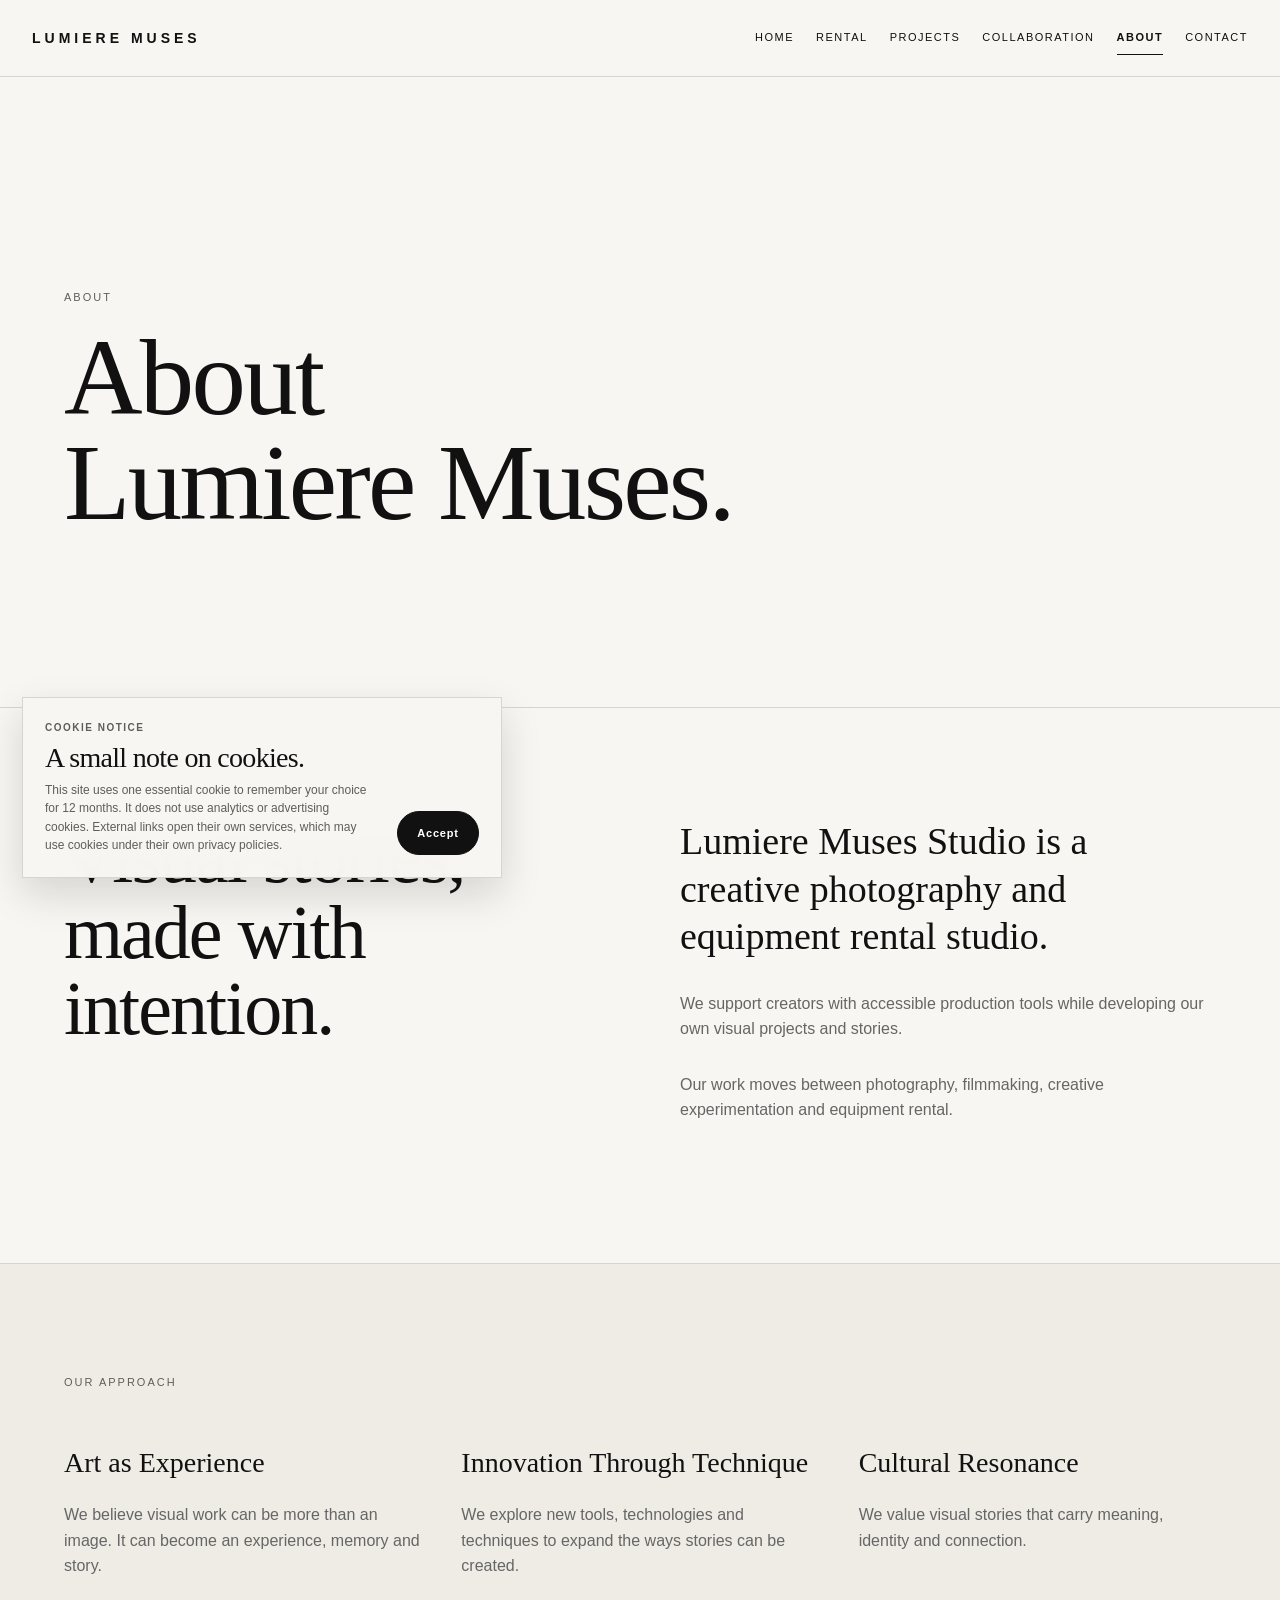
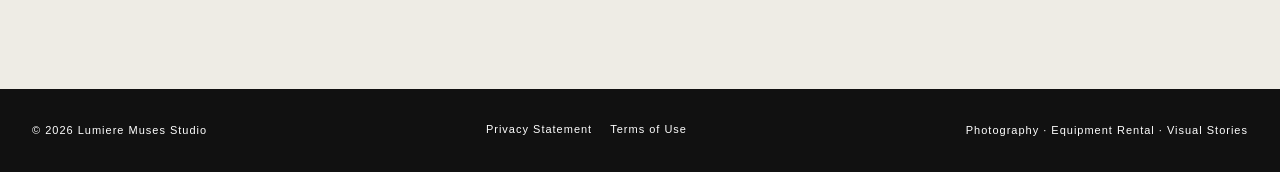
==== commit bfad6e6c: "Add files via upload" ====
--- a/about.html
+++ b/about.html
@@ -275,6 +275,19 @@
             © 2026 Lumiere Muses Studio
         </span>
 
+        <nav class="footer-links"
+             aria-label="Legal information">
+
+            <a href="privacy.html">
+                Privacy Statement
+            </a>
+
+            <a href="terms.html">
+                Terms of Use
+            </a>
+
+        </nav>
+
         <span>
             Photography · Equipment Rental · Visual Stories
         </span>
--- a/style.css
+++ b/style.css
@@ -1342,6 +1342,133 @@
     font-size: 11px;
 
     letter-spacing: 1px;
+}
+
+
+.footer-links {
+    display: flex;
+
+    align-items: center;
+
+    justify-content: center;
+
+    gap: 18px;
+
+    flex-wrap: wrap;
+}
+
+
+.footer-links a {
+    padding: 4px 0;
+
+    border-bottom: 1px solid transparent;
+
+    transition:
+        border-color 0.2s,
+        opacity 0.2s;
+}
+
+
+.footer-links a:hover {
+    border-color: currentColor;
+
+    opacity: 0.72;
+}
+
+
+
+/* =========================================
+   LEGAL PAGES
+========================================= */
+
+.legal-hero {
+    padding: clamp(72px, 12vw, 150px) 0 clamp(52px, 8vw, 92px);
+
+    border-bottom: 1px solid #d8d5ce;
+}
+
+
+.legal-hero h1 {
+    max-width: 900px;
+}
+
+
+.legal-intro {
+    max-width: 630px;
+
+    margin-top: 28px;
+
+    font-size: clamp(18px, 2.2vw, 24px);
+
+    line-height: 1.45;
+}
+
+
+.legal-content {
+    padding: clamp(52px, 9vw, 112px) 0;
+}
+
+
+.legal-copy {
+    max-width: 790px;
+}
+
+
+.legal-meta {
+    margin-bottom: 34px;
+
+    color: #777777;
+
+    font-size: 11px;
+
+    letter-spacing: 1.5px;
+
+    text-transform: uppercase;
+}
+
+
+.legal-copy section {
+    padding: 30px 0;
+
+    border-top: 1px solid #d8d5ce;
+}
+
+
+.legal-copy h2 {
+    margin-bottom: 14px;
+
+    font-size: clamp(30px, 4vw, 46px);
+
+    letter-spacing: -1px;
+}
+
+
+.legal-copy p,
+.legal-copy li {
+    max-width: 720px;
+
+    font-size: 16px;
+}
+
+
+.legal-copy p + p {
+    margin-top: 14px;
+}
+
+
+.legal-copy ul {
+    display: grid;
+
+    gap: 10px;
+
+    margin: 16px 0 0 20px;
+
+    color: #666666;
+}
+
+
+.legal-copy a {
+    border-bottom: 1px solid currentColor;
 }
 
 
@@ -2361,6 +2488,106 @@
 }
 
 
+
+/* =========================================
+   EQUIPMENT KIT CONTENTS
+========================================= */
+
+.equipment-contents {
+    margin-top: 14px;
+
+    border-top: 1px solid #d8d5ce;
+}
+
+
+.equipment-contents summary {
+    display: flex;
+
+    min-height: 44px;
+
+    align-items: center;
+    justify-content: space-between;
+
+    color: #111111;
+
+    cursor: pointer;
+
+    font-size: 11px;
+    font-weight: bold;
+    letter-spacing: 1px;
+    list-style: none;
+    text-transform: uppercase;
+}
+
+
+.equipment-contents summary::-webkit-details-marker {
+    display: none;
+}
+
+
+.equipment-contents summary::after {
+    color: #5f5e59;
+
+    content: "+";
+
+    font-size: 18px;
+    font-weight: normal;
+    line-height: 1;
+
+    transition: transform 0.2s ease;
+}
+
+
+.equipment-contents[open] summary::after {
+    content: "−";
+
+    transform: rotate(180deg);
+}
+
+
+.equipment-contents summary:hover {
+    color: #8a5d18;
+}
+
+
+.equipment-contents-body {
+    padding: 1px 0 4px;
+}
+
+
+.equipment-contents-label {
+    margin: 12px 0 5px;
+
+    color: #5f5e59;
+
+    font-size: 10px !important;
+    font-weight: bold;
+    letter-spacing: 1.1px;
+    text-transform: uppercase;
+}
+
+
+.equipment-contents-label:first-child {
+    margin-top: 0;
+}
+
+
+.equipment-contents ul {
+    margin: 0;
+    padding-left: 17px;
+
+    color: #5f5e59;
+
+    font-size: 12px;
+    line-height: 1.5;
+}
+
+
+.equipment-contents li::marker {
+    color: #8a5d18;
+}
+
+
 /* =========================================
    CLICK EASTER EGG
 ========================================= */
